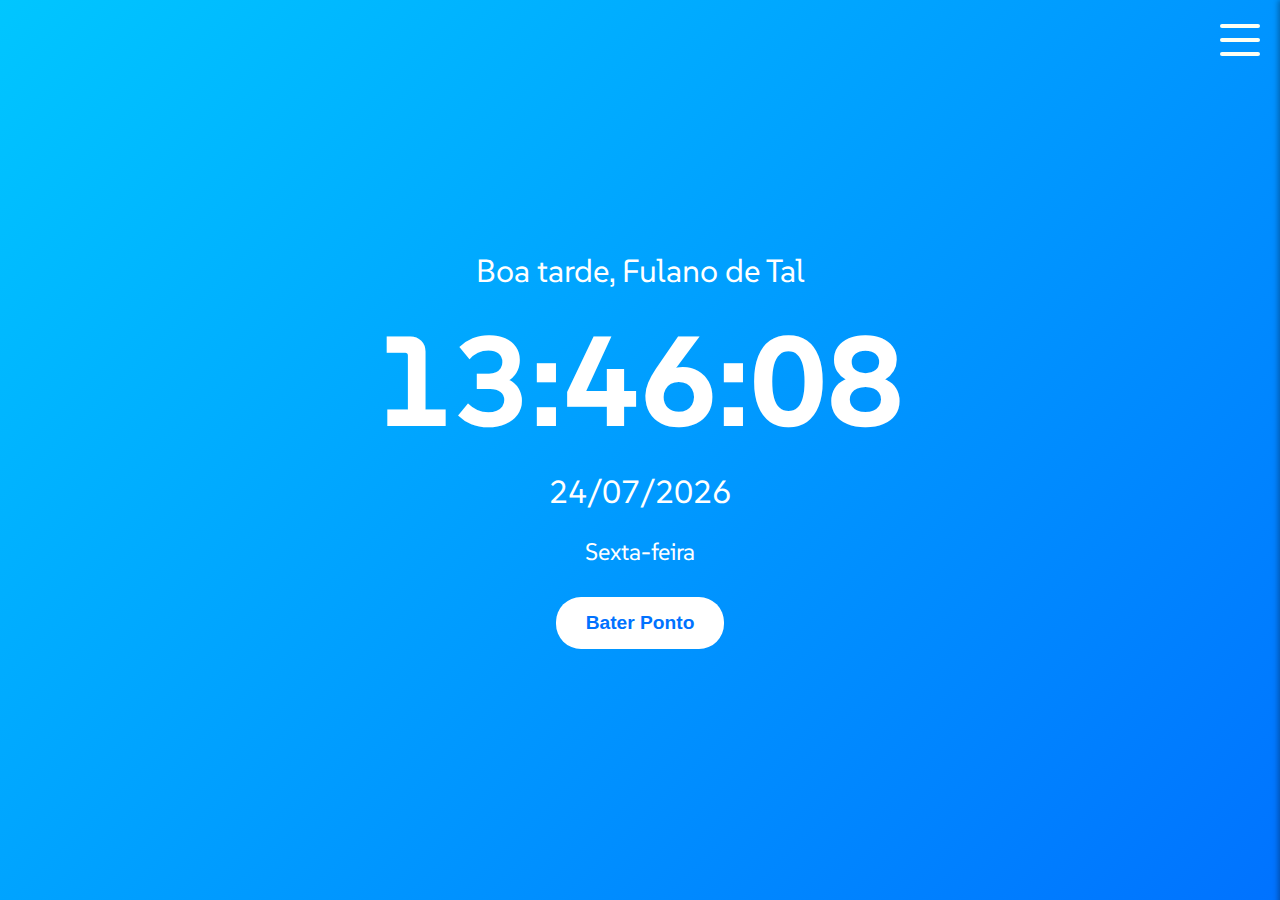
==== index.html @ 418d2643 "scroll do history kkkkkkkkkkkk" ====
<!DOCTYPE html>
<html lang="en">
<head>
    <meta charset="UTF-8">
    <meta name="viewport" content="width=device-width, initial-scale=1.0">
    <title>Controle de Ponto</title>
    <link href="https://fonts.googleapis.com/css2?family=SUSE:wght@100..800&display=swap" rel="stylesheet">
    <link rel="stylesheet" href="style.css">
</head>
<body>
    <div class="container">
        <div class="greeting" id="greeting"></div>
        <div class="clock-wrapper">
            <p id="hora"></p>
            <p id="dia"></p>
            <p id="diasem"></p>
        </div>
        <button id="register-button">Bater Ponto</button>
    </div>

    <dialog id="dialog-ponto">
        <p id="dialog-Data">Data</p>
        <p id="dialog-Hora">Hora</p>
        <button id="dialog-Entrada">Entrada</button>
        <button id="dialog-Saida">Saída</button>
        <button id="dialog-fechar" class="modal-close">X</button>
    </dialog>

    <input id="checkbox" type="checkbox">
    <label class="toggle" for="checkbox">
        <div id="bar1" class="bars"></div>
        <div id="bar2" class="bars"></div>
        <div id="bar3" class="bars"></div>
    </label>

    
    <div class="history">
        
        <div class="history-header">Histórico</div>
        <ul id="history-list">
            
        </ul>
    </div>

    <script src="script.js"></script>
</body>
</html>
---- style.css ----
body {
    font-family: "SUSE", sans-serif;
    margin: 0;
    padding: 0;
    display: flex;
    justify-content: center;
    align-items: center;
    height: 100vh;
    background: linear-gradient(135deg, #00c6ff, #0072ff);
    color: white;
}

.container {
    text-align: center;
}

.greeting {
    font-size: 2em;
    margin-bottom: 10px;
}

.clock-wrapper {
    margin-bottom: 30px;
}

#hora {
    font-size: 8em;
    font-weight: bold;
    margin: 0;
}

#dia {
    font-size: 2em;
    margin: 10px 0;
}

#diasem {
    font-size: 1.5em;
    margin-bottom: 30px;
}

#register-button {
    padding: 15px 30px;
    font-size: 1.2em;
    font-weight: bold;
    background: #fff;
    color: #0072ff;
    border: none;
    border-radius: 25px;
    cursor: pointer;
    transition: transform 0.3s ease;
}

#register-button:hover {
    transform: scale(1.05);
}

.modal-close {
    position: absolute;
    top: 10px;
    right: 10px;
    cursor: pointer;
    background: transparent;
    color: rgb(0, 0, 0);
    font-size: 1.5em;
    border: none;
}

#dialog-ponto {
    padding: 30px;
    background: #fff;
    color: #0072ff;
    border-radius: 15px;
    max-width: 400px;
    width: 100%;
    text-align: center;
}

#dialog-Entrada, #dialog-Saida {
    padding: 10px 20px;
    border: none;
    border-radius: 5px;
    cursor: pointer;
    background-color: #0072ff;
    color: white;
    margin: 10px 0;
}

#dialog-Entrada:hover, #dialog-Saida:hover {
    background-color: #005ecb;
}

@media (max-width: 768px) {
    #hora {
        font-size: 5em;
    }

    #dia {
        font-size: 1.5em;
    }

    #diasem {
        font-size: 1.2em;
    }

    #register-button {
        font-size: 1em;
        padding: 10px 20px;
    }
}


#checkbox {
    display: none;
}

.toggle {
    position: fixed;
    top: 20px; 
    right: 20px; 
    width: 40px;
    height: 40px;
    cursor: pointer;
    display: flex;
    flex-direction: column;
    align-items: center;
    justify-content: center;
    gap: 10px;
    transition-duration: .3s;
    z-index: 1001; 
}

.bars {
    width: 100%;
    height: 4px;
    background-color: rgb(253, 255, 243);
    border-radius: 5px;
    
    transition-duration: .3s;
}

#checkbox:checked + .toggle #bar3 {
    transform: translateY(1px) translate rotate(180deg); 
    margin-left: 0;
    transform-origin: right;
    transition-duration: .3s;
    background-color: rgb(0, 0, 0);
    z-index: 3;
}

#checkbox:checked + .toggle #bar2 {
    transform: translateY(14px) rotate(60deg);
    margin-left: 0;
    transform-origin: right;
    transition-duration: .3s;
    background-color: rgb(0, 0, 0);
    z-index: 2;
}

#checkbox:checked + .toggle #bar1 {
    transform: translateY(28px) rotate(-60deg);
    transition-duration: .3s;
    transform-origin: left;
    background-color: rgb(0, 0, 0);
    z-index: 1;
}

#checkbox:checked + .toggle {
    transform: rotate(-90deg);
    
}


.history {
    position: fixed;
    top: 0;
    right: 0; 
    width: 300px;
    height: 100%;
    background: #fff;
    color: #0072ff;
    border-left: 2px solid #0072ff;
    box-shadow: -2px 0 5px rgba(0, 0, 0, 0.3);
    padding: 20px;
    transform: translateX(100%); 
    transition: transform 0.3s ease;
    z-index: 1000;
    overflow-y: scroll;
}

.history.show {
    transform: translateX(0); 
}

#history-list {
    list-style: none;
    padding: 0;
    margin: 0;
}

#history-list li {
    padding: 10px 0;
    border-bottom: 1px solid #eee;
}


.history-item {
    display: flex;
    align-items: center;
    margin-bottom: 15px;
}

.history-item .status-dot {
    width: 10px;
    height: 10px;
    border-radius: 50%;
    margin-right: 10px;
}

.history-item .entry {
    font-size: 1em;
    font-weight: bold;
}

.history-item .time {
    font-size: 1em;
    margin-right: 10px;
}


.history-header {
    font-size: 1.2em;
    margin-bottom: 10px;
    font-weight: bold;
}
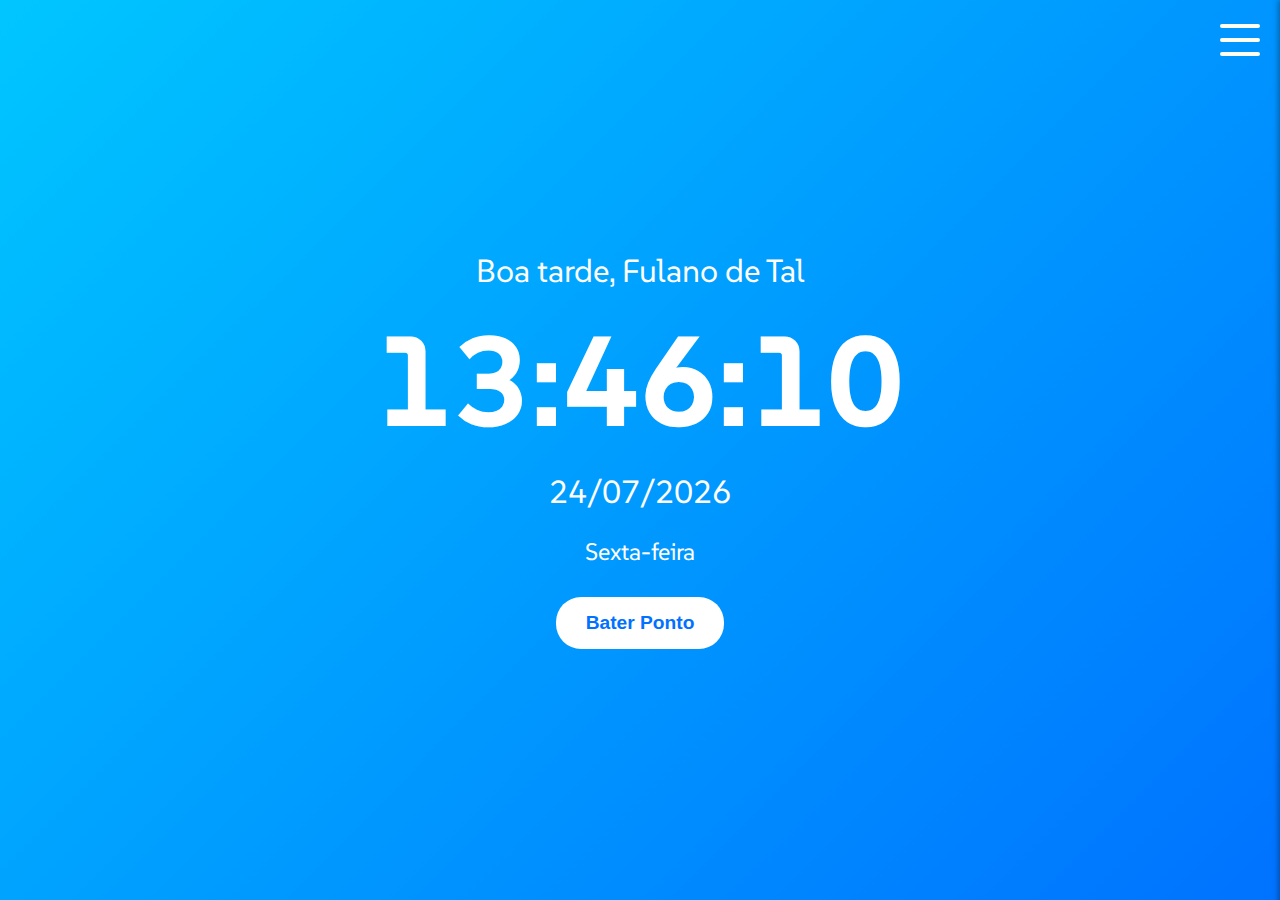
==== commit 831fa904: "modificações" ====
--- a/index.html
+++ b/index.html
@@ -22,6 +22,8 @@
         <p id="dialog-Data">Data</p>
         <p id="dialog-Hora">Hora</p>
         <button id="dialog-Entrada">Entrada</button>
+        <button id="dialog-Intervalo">Intervalo</button>
+        <button id="saida-intervalo">Saida Intervalo</button>
         <button id="dialog-Saida">Saída</button>
         <button id="dialog-fechar" class="modal-close">X</button>
     </dialog>
--- a/style.css
+++ b/style.css
@@ -76,7 +76,7 @@
     text-align: center;
 }
 
-#dialog-Entrada, #dialog-Saida {
+#dialog-Entrada, #dialog-Saida, #dialog-Intervalo, #saida-intervalo {
     padding: 10px 20px;
     border: none;
     border-radius: 5px;
@@ -86,7 +86,7 @@
     margin: 10px 0;
 }
 
-#dialog-Entrada:hover, #dialog-Saida:hover {
+#dialog-Entrada:hover, #dialog-Saida:hover, #dialog-Intervalo:hover, #saida-intervalo:hover  {
     background-color: #005ecb;
 }
 
@@ -144,7 +144,7 @@
     margin-left: 0;
     transform-origin: right;
     transition-duration: .3s;
-    background-color: rgb(0, 0, 0);
+    background-color: rgb(255, 0, 0);
     z-index: 3;
 }
 
@@ -153,7 +153,7 @@
     margin-left: 0;
     transform-origin: right;
     transition-duration: .3s;
-    background-color: rgb(0, 0, 0);
+    background-color: rgb(255, 0, 0);
     z-index: 2;
 }
 
@@ -161,7 +161,7 @@
     transform: translateY(28px) rotate(-60deg);
     transition-duration: .3s;
     transform-origin: left;
-    background-color: rgb(0, 0, 0);
+    background-color: rgb(255, 0, 0);
     z-index: 1;
 }
 
@@ -233,4 +233,14 @@
     margin-bottom: 10px;
     font-weight: bold;
 }
-
+@media (max-width: 576px) {
+  #register-button {
+        font-size: 0.9em;
+        padding: 8px 15px;
+    }
+
+    #dialog-ponto {
+        padding: 20px;
+        max-width: 90%;
+    }
+}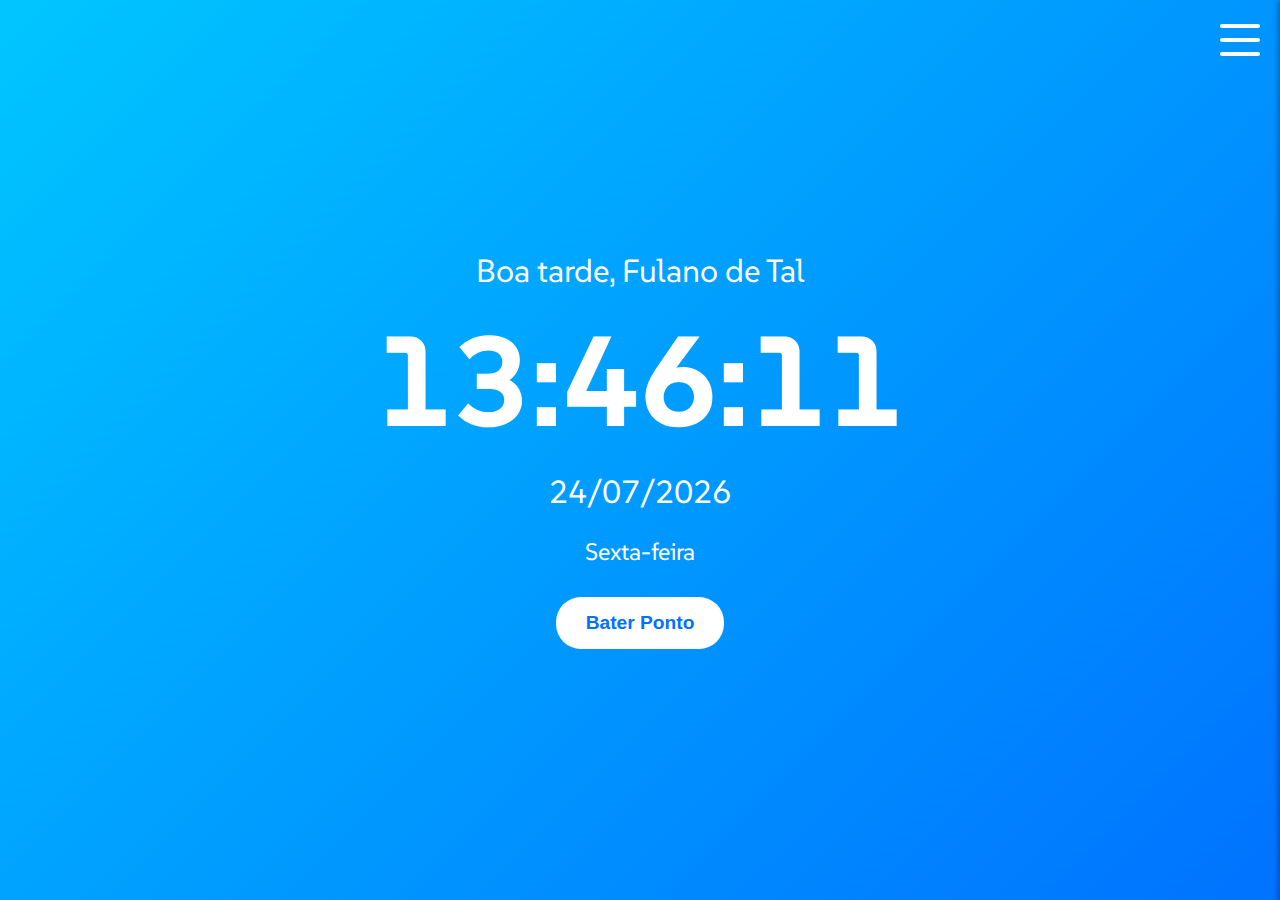
==== commit 796ceb7e: "algumas alterações extras" ====
--- a/index.html
+++ b/index.html
@@ -19,13 +19,18 @@
     </div>
 
     <dialog id="dialog-ponto">
-        <p id="dialog-Data">Data</p>
-        <p id="dialog-Hora">Hora</p>
-        <button id="dialog-Entrada">Entrada</button>
-        <button id="dialog-Intervalo">Intervalo</button>
-        <button id="saida-intervalo">Saida Intervalo</button>
-        <button id="dialog-Saida">Saída</button>
-        <button id="dialog-fechar" class="modal-close">X</button>
+        <div id="dialog-content">
+            <p id="dialog-Data">Data: </p>
+            <p id="dialog-Hora">Hora: </p>
+            <select id="register-type">
+                <option value="ENTRADA">Entrada</option>
+                <option value="INTERVALO">Intervalo</option>
+                <option value="SAÍDA INTERVALO">Saída do Intervalo</option>
+                <option value="SAÍDA">Saída</option>
+            </select>
+            <button id="register-button-select">Registrar</button>
+        </div>
+        <button id="dialog-fechar">Fechar</button>
     </dialog>
 
     <input id="checkbox" type="checkbox">
@@ -42,6 +47,9 @@
         <ul id="history-list">
             
         </ul>
+        <div class="history-header">
+            <button id="clear-history" class="clear-history-button">Limpar Histórico</button>
+        </div>
     </div>
 
     <script src="script.js"></script>
--- a/style.css
+++ b/style.css
@@ -243,4 +243,19 @@
         padding: 20px;
         max-width: 90%;
     }
+}
+
+.clear-history-button {
+    background-color: #dc3545; 
+    color: #fff;
+    border: none;
+    padding: 8px 16px;
+    cursor: pointer;
+    border-radius: 4px;
+    font-size: 14px;
+    margin: 10px 0;
+}
+
+.clear-history-button:hover {
+    background-color: #c82333; 
 }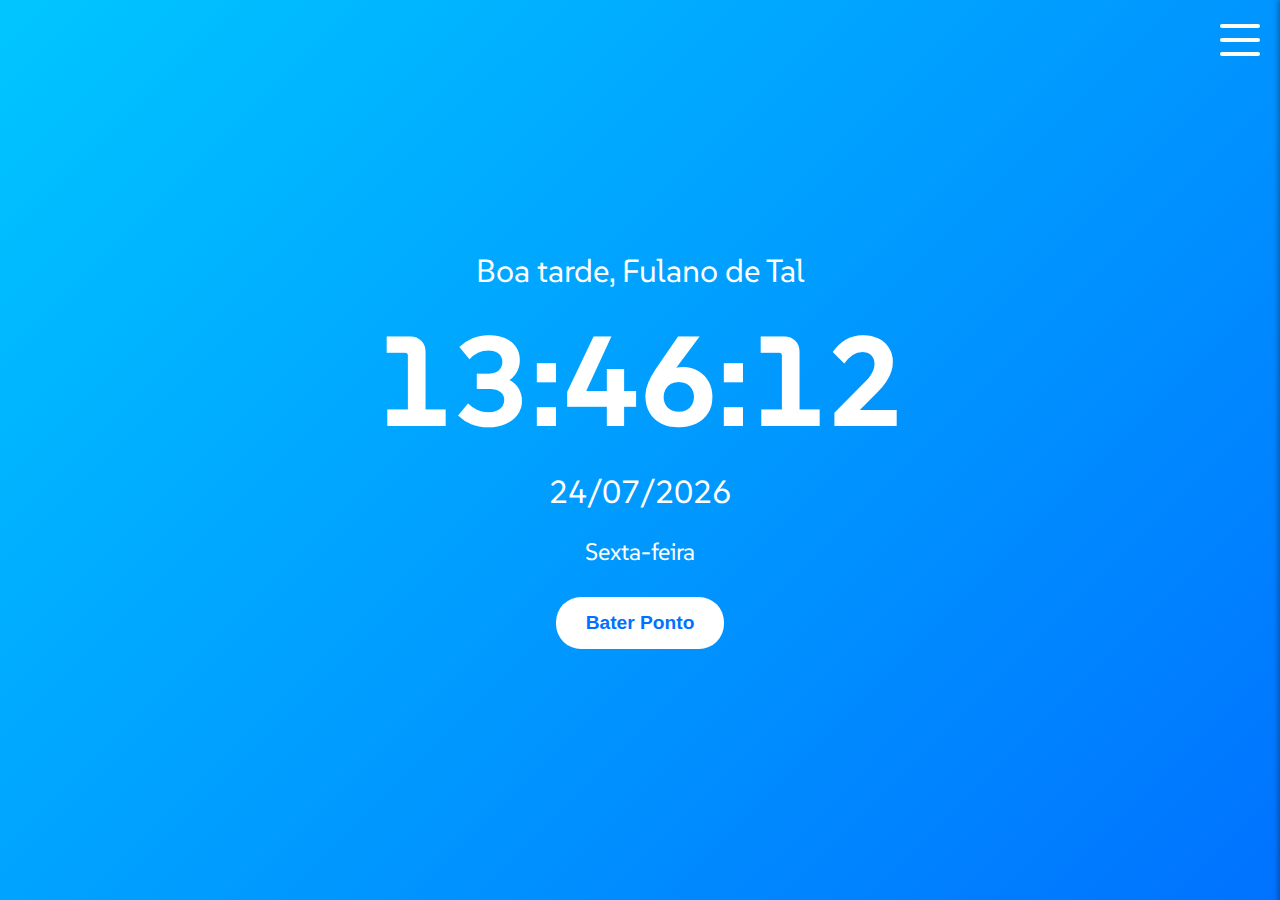
==== commit f0e22bc5: "notificação" ====
--- a/index.html
+++ b/index.html
@@ -19,18 +19,21 @@
     </div>
 
     <dialog id="dialog-ponto">
-        <div id="dialog-content">
-            <p id="dialog-Data">Data: </p>
-            <p id="dialog-Hora">Hora: </p>
+        <button id="dialog-fechar">X</button>
+        <div class="dialog-header">Registrar Ponto</div>
+        <div class="dialog-body">
+            <p id="dialog-Data"></p>
+            <p id="dialog-Hora"></p>
             <select id="register-type">
                 <option value="ENTRADA">Entrada</option>
+                <option value="SAÍDA">Saída</option>
                 <option value="INTERVALO">Intervalo</option>
-                <option value="SAÍDA INTERVALO">Saída do Intervalo</option>
-                <option value="SAÍDA">Saída</option>
+                <option value="SAÍDA INTERVALO">Saída Intervalo</option>
             </select>
-            <button id="register-button-select">Registrar</button>
         </div>
-        <button id="dialog-fechar">Fechar</button>
+        <div class="dialog-buttons">
+            <button id="register-button-select">Confirmar</button>
+        </div>
     </dialog>
 
     <input id="checkbox" type="checkbox">
@@ -52,6 +55,8 @@
         </div>
     </div>
 
+    <div id="notification-container" class="notification-container"></div>
+
     <script src="script.js"></script>
 </body>
 </html>
--- a/style.css
+++ b/style.css
@@ -84,6 +84,18 @@
     background-color: #0072ff;
     color: white;
     margin: 10px 0;
+}
+
+#register-button-select {
+
+    padding: 10px 20px;
+    border: none;
+    border-radius: 5px;
+    cursor: pointer;
+    background-color: #0072ff;
+    color: white;
+    margin: 10px 0;
+
 }
 
 #dialog-Entrada:hover, #dialog-Saida:hover, #dialog-Intervalo:hover, #saida-intervalo:hover  {
@@ -258,4 +270,170 @@
 
 .clear-history-button:hover {
     background-color: #c82333; 
-}+}
+
+
+dialog {
+    width: 90%;
+    max-width: 500px;
+    background-color: #f9f9f9;
+    border: none;
+    border-radius: 15px;
+    box-shadow: 0 10px 25px rgba(0, 0, 0, 0.3);
+    padding: 30px;
+    position: relative;
+    opacity: 0;
+    transform: translateY(-50px);
+    transition: opacity 0.4s ease, transform 0.4s ease;
+}
+
+
+dialog[open] {
+    transform: translateY(0);
+    opacity: 1;
+}
+
+
+.dialog-header {
+    font-size: 1.5rem;
+    font-weight: 600;
+    text-align: center;
+    color: #333;
+    margin-bottom: 20px;
+    border-bottom: 2px solid #ddd;
+    padding-bottom: 10px;
+}
+
+
+.dialog-body {
+    font-size: 1rem;
+    color: #666;
+    margin-bottom: 20px;
+    display: flex;
+    flex-direction: column;
+    gap: 15px;
+    align-items: center;
+    text-align: center;
+}
+
+
+.dialog-body p {
+    font-size: 1.1rem;
+    font-weight: 500;
+    color: #555;
+    margin: 0;
+}
+
+
+.dialog-body select {
+    width: 100%;
+    padding: 10px;
+    border-radius: 8px;
+    border: 1px solid #ccc;
+    background-color: #fff;
+    color: #333;
+    font-size: 1rem;
+    cursor: pointer;
+    transition: border-color 0.3s ease;
+}
+
+.dialog-body select:focus {
+    border-color: #007bff;
+    outline: none;
+}
+
+
+#dialog-fechar {
+    position: absolute;
+    top: 15px;
+    right: 15px;
+    background-color: transparent;
+    border: none;
+    font-size: 1.5rem;
+    color: #666;
+    cursor: pointer;
+    transition: color 0.3s ease;
+}
+
+#dialog-fechar:hover {
+    color: #ff6b6b;
+}
+
+
+.dialog-buttons {
+    display: flex;
+    justify-content: center;
+    gap: 15px;
+}
+
+.dialog-buttons button {
+    background-color: #007bff;
+    color: white;
+    border: none;
+    padding: 12px 30px;
+    font-size: 1rem;
+    border-radius: 8px;
+    cursor: pointer;
+    transition: background-color 0.3s ease, transform 0.2s ease;
+}
+
+.dialog-buttons button:hover {
+    background-color: #0056b3;
+    transform: translateY(-3px);
+}
+
+
+@keyframes dialogShow {
+    0% {
+        transform: translateY(-50px);
+        opacity: 0;
+    }
+    100% {
+        transform: translateY(0);
+        opacity: 1;
+    }
+}
+
+dialog[open] {
+    animation: dialogShow 0.4s ease-out;
+}
+
+
+.notification-container {
+    position: fixed;
+    bottom: 20px; 
+    left: 50%;
+    transform: translateX(-50%);
+    z-index: 9999;
+    max-width: 300px; 
+    width: 100%;
+    display: flex;
+    flex-direction: column;
+    align-items: center;
+}
+
+.notification {
+    background-color: #ffffff; 
+    color: #000000;
+    border-radius: 10px;
+    padding: 15px;
+    margin: 5px 0; 
+    opacity: 0;
+    transition: opacity 0.5s, transform 0.5s; 
+    width: 100%;
+    text-align: center;
+}
+
+
+.notification.show {
+    opacity: 1;
+    visibility: visible;
+    transform: translateY(0);
+}
+
+
+.notification.hide {
+    opacity: 0;
+    visibility: hidden;
+    transform: translateY(-20px);
+}
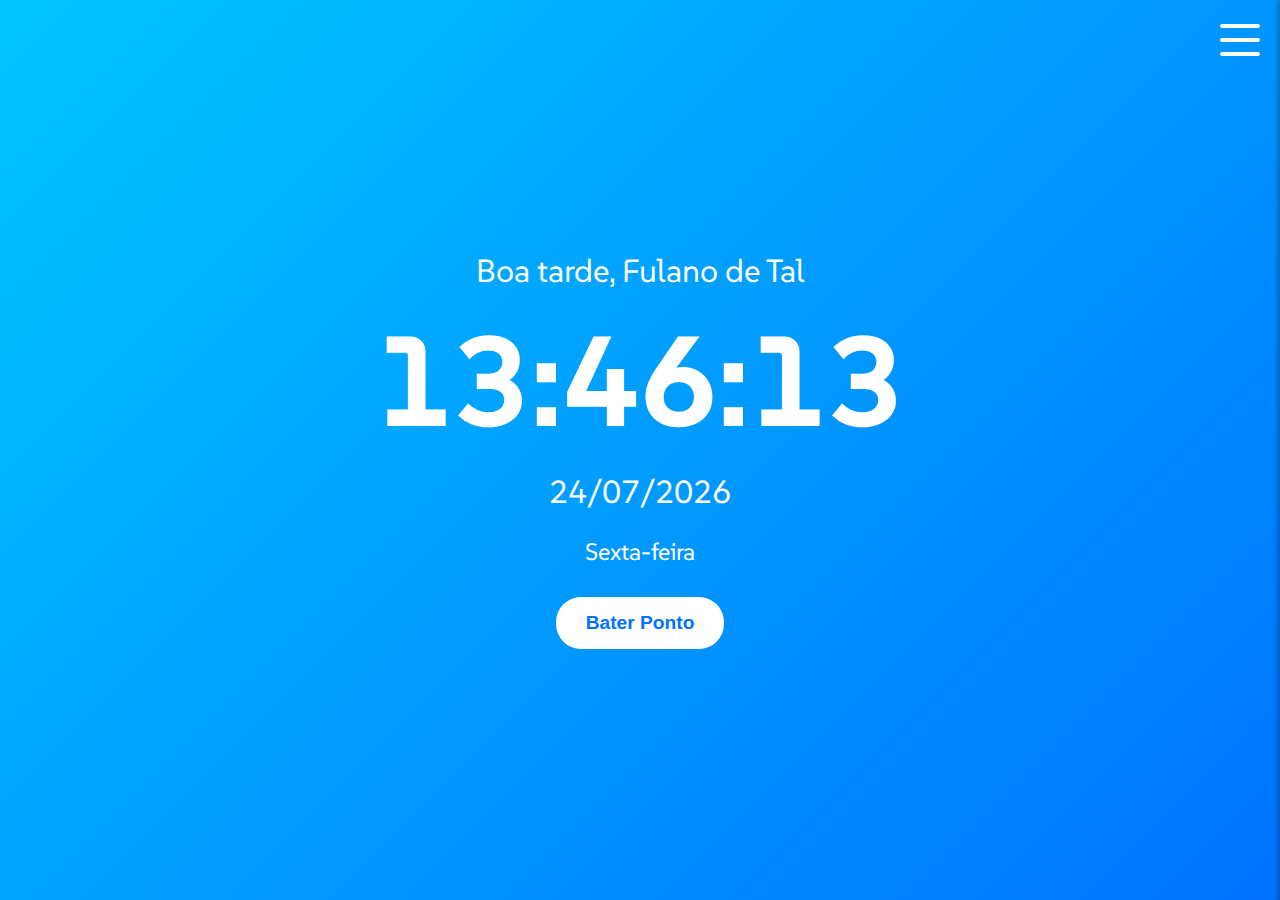
==== commit 4cd6cf21: "geolocalizacao" ====
--- a/index.html
+++ b/index.html
@@ -56,6 +56,7 @@
     </div>
 
     <div id="notification-container" class="notification-container"></div>
+    
 
     <script src="script.js"></script>
 </body>
--- a/style.css
+++ b/style.css
@@ -429,11 +429,13 @@
     opacity: 1;
     visibility: visible;
     transform: translateY(0);
+    transition: opacity 1s, transform 0.5s; 
 }
 
 
 .notification.hide {
     opacity: 0;
     visibility: hidden;
-    transform: translateY(-20px);
-}
+    transform: translateY(-0px);
+    transition: visibility 3s, opacity 1s;
+}
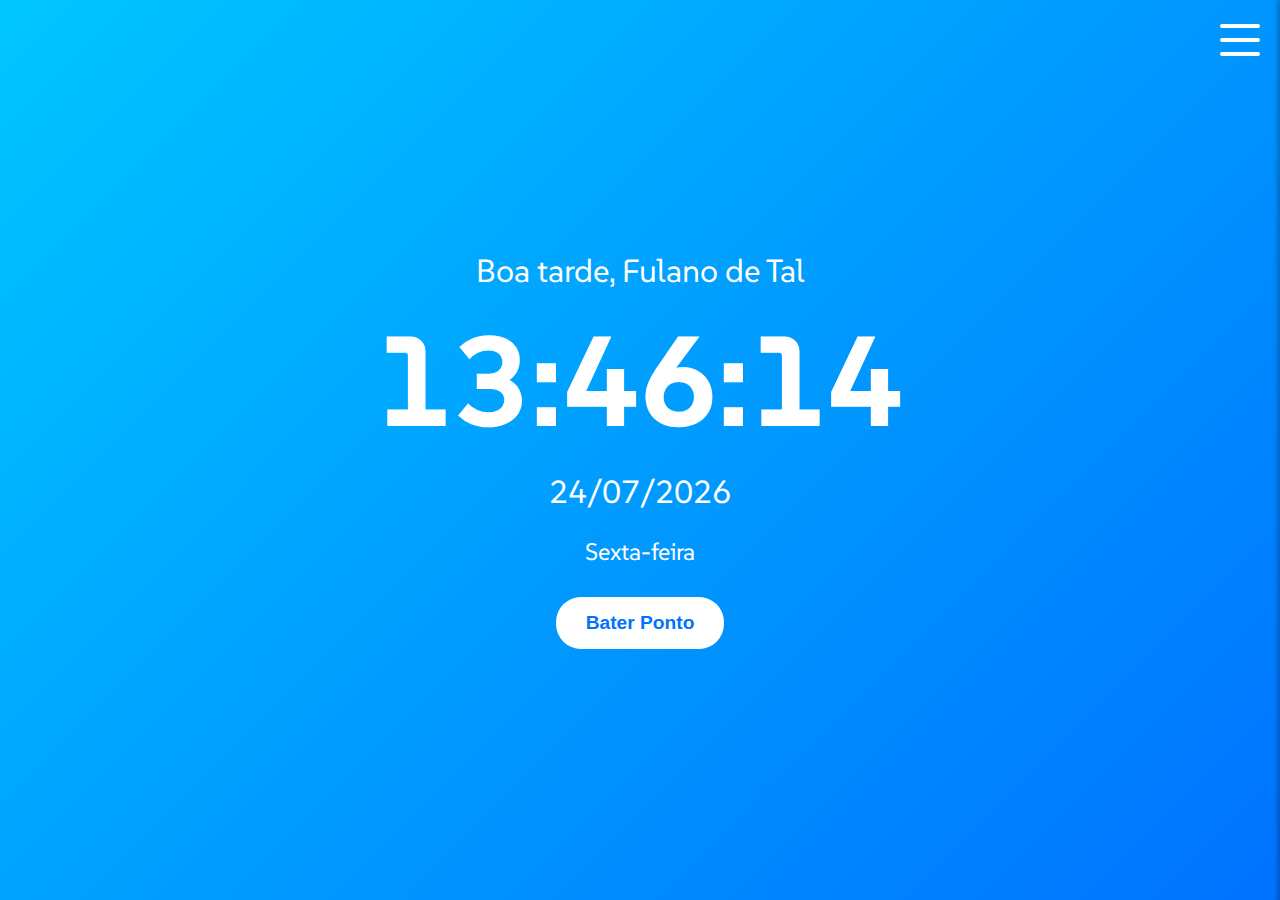
==== commit b7f875fc: "atualizações" ====
--- a/index.html
+++ b/index.html
@@ -26,10 +26,15 @@
             <p id="dialog-Hora"></p>
             <select id="register-type">
                 <option value="ENTRADA">Entrada</option>
-                <option value="SAÍDA">Saída</option>
                 <option value="INTERVALO">Intervalo</option>
                 <option value="SAÍDA INTERVALO">Saída Intervalo</option>
+                <option value="SAÍDA">Saída</option>
             </select>
+            <p class="input-container">
+                <input type="text" placeholder="Justificativa (opcional)" name="justificativa" id="justificativa" class="input-field" >
+                <label class="input-label" for="justificativa">Justificativa (opcional)</label>
+            </p>
+        
         </div>
         <div class="dialog-buttons">
             <button id="register-button-select">Confirmar</button>
@@ -46,11 +51,15 @@
     
     <div class="history">
         
+        
         <div class="history-header">Histórico</div>
         <ul id="history-list">
             
         </ul>
         <div class="history-header">
+        <a href="HistoryPage.html">
+            <button id="view-all-history" class="view-history-button">Ver Histórico Completo</button>
+        </a>
             <button id="clear-history" class="clear-history-button">Limpar Histórico</button>
         </div>
     </div>
--- a/style.css
+++ b/style.css
@@ -7,7 +7,7 @@
     align-items: center;
     height: 100vh;
     background: linear-gradient(135deg, #00c6ff, #0072ff);
-    color: white;
+    color: rgb(255, 255, 255);
 }
 
 .container {
@@ -75,6 +75,8 @@
     width: 100%;
     text-align: center;
 }
+
+
 
 #dialog-Entrada, #dialog-Saida, #dialog-Intervalo, #saida-intervalo {
     padding: 10px 20px;
@@ -272,6 +274,21 @@
     background-color: #c82333; 
 }
 
+.view-history-button {
+    background-color: #358bdc; 
+    color: #fff;
+    border: none;
+    padding: 8px 16px;
+    cursor: pointer;
+    border-radius: 4px;
+    font-size: 14px;
+    margin: 10px 0;
+}
+
+.view-history-button:hover {
+    background-color: #2365c8; 
+}
+
 
 dialog {
     width: 90%;
@@ -439,3 +456,48 @@
     transform: translateY(-0px);
     transition: visibility 3s, opacity 1s;
 }
+
+
+
+
+.input-container {
+    --c-text: rgb(50, 50, 80);
+    --c-bg: rgb(252, 252, 252);
+    --c-outline: rgb(55, 45, 190);
+    display: grid;
+    gap: 1ch;
+    position: relative;
+    width: 100%; 
+    font-family: 'Segoe UI', Tahoma, Geneva, Verdana, sans-serif;
+    color: black;
+}
+
+.input-field {
+    padding: 0.5em 0.75em;
+    border-radius: 0.2em;
+    border: 1px solid var(--c-border, currentColor);
+    color: var(--c-text);
+    font-size: 1rem;
+    letter-spacing: 0.1ch;
+    width: 100%; 
+    box-sizing: border-box; 
+}
+
+.input-label {
+    --timing: 200ms ease-in;
+    position: absolute;
+    left: 0;
+    top: 80%;
+    transition: transform var(--timing),
+        opacity var(--timing);
+    transform: translateY(-50%);
+    opacity: 0;
+    color: var(--c-text);
+    font-weight: 500;
+}
+
+
+  
+
+
+
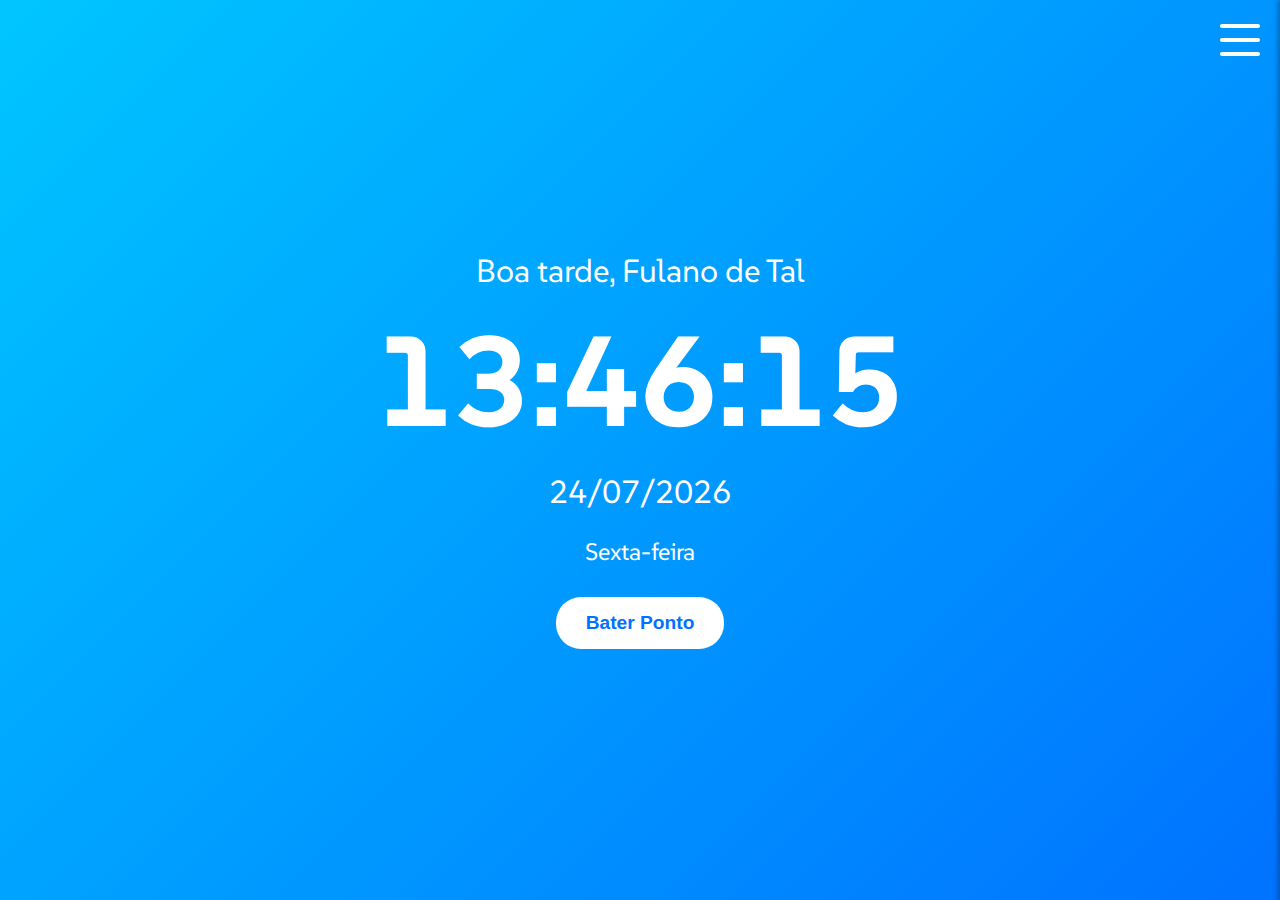
==== commit 22a5ae5a: "tirei por enquanto a pagina de historico" ====
--- a/index.html
+++ b/index.html
@@ -17,7 +17,7 @@
         </div>
         <button id="register-button">Bater Ponto</button>
     </div>
-
+    
     <dialog id="dialog-ponto">
         <button id="dialog-fechar">X</button>
         <div class="dialog-header">Registrar Ponto</div>
@@ -57,9 +57,7 @@
             
         </ul>
         <div class="history-header">
-        <a href="HistoryPage.html">
-            <button id="view-all-history" class="view-history-button">Ver Histórico Completo</button>
-        </a>
+        
             <button id="clear-history" class="clear-history-button">Limpar Histórico</button>
         </div>
     </div>
--- a/style.css
+++ b/style.css
@@ -18,6 +18,7 @@
     font-size: 2em;
     margin-bottom: 10px;
 }
+
 
 .clock-wrapper {
     margin-bottom: 30px;
@@ -274,21 +275,6 @@
     background-color: #c82333; 
 }
 
-.view-history-button {
-    background-color: #358bdc; 
-    color: #fff;
-    border: none;
-    padding: 8px 16px;
-    cursor: pointer;
-    border-radius: 4px;
-    font-size: 14px;
-    margin: 10px 0;
-}
-
-.view-history-button:hover {
-    background-color: #2365c8; 
-}
-
 
 dialog {
     width: 90%;
@@ -495,9 +481,3 @@
     color: var(--c-text);
     font-weight: 500;
 }
-
-
-  
-
-
-
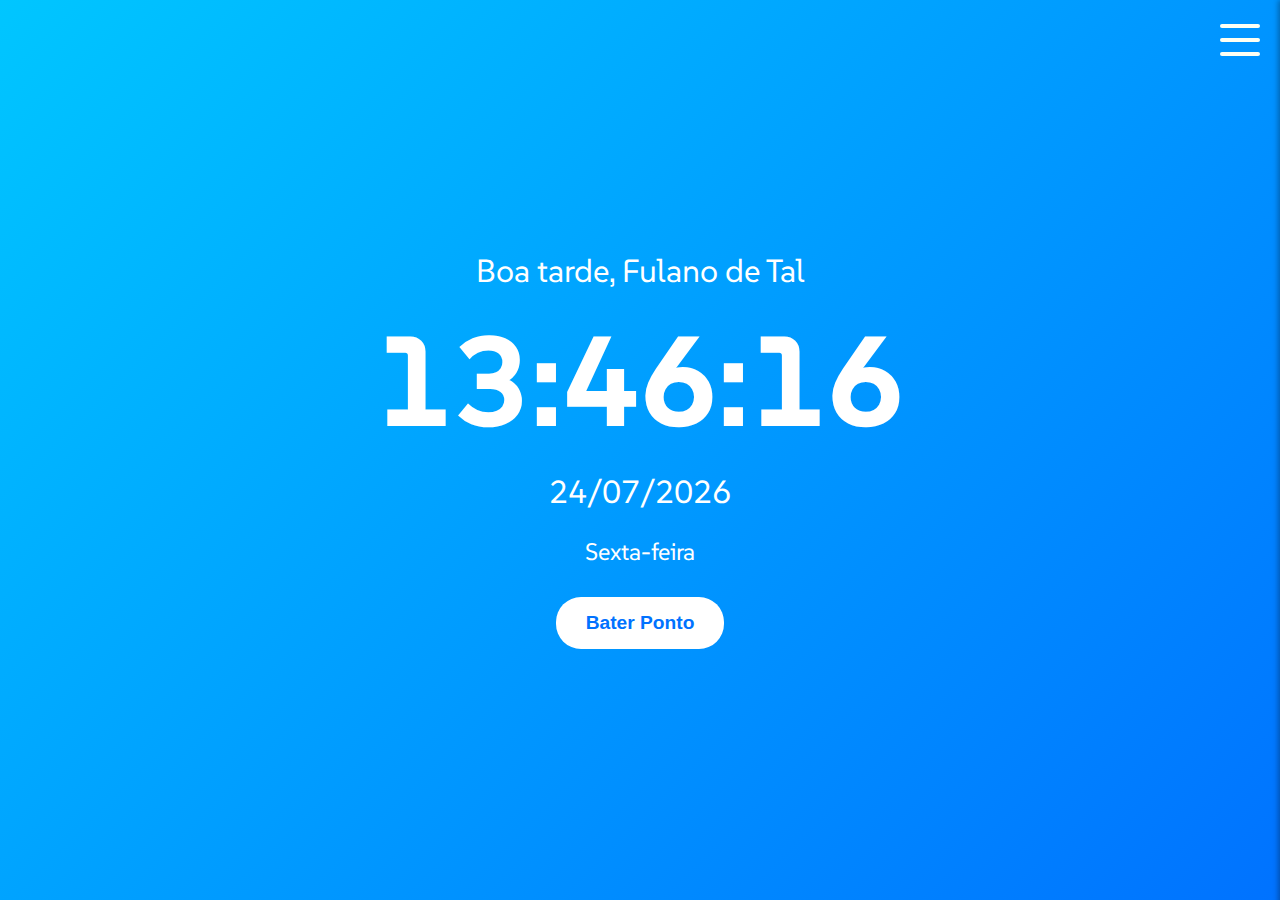
==== commit 6dee7811: "select na justificativa" ====
--- a/index.html
+++ b/index.html
@@ -31,10 +31,33 @@
                 <option value="SAÍDA">Saída</option>
             </select>
             <p class="input-container">
-                <input type="text" placeholder="Justificativa (opcional)" name="justificativa" id="justificativa" class="input-field" >
                 <label class="input-label" for="justificativa">Justificativa (opcional)</label>
+                <select id="justificativa" class="input-field">
+                    <option value="">Sem Justificativa</option>
+                    <option value="Reunião">Reunião</option>
+                    <option value="Consulta médica">Consulta médica</option>
+                    <option value="Falta de transporte">Falta de transporte</option>
+                    <option value="Problema pessoal">Problema pessoal</option>
+                    <option value="Outro">Outro</option>
+                </select>
             </p>
-        
+            <div id="upload-container" style="display: none;">
+                <label class="custum-file-upload" for="file">
+                    <div class="icon">
+                        <svg xmlns="http://www.w3.org/2000/svg" fill="" viewBox="0 0 24 24">
+                            <path fill="" d="M10 1C9.73478 1 9.48043 1.10536 9.29289 1.29289L3.29289 7.29289C3.10536 7.48043 3 7.73478 3 8V20C3 21.6569 4.34315 23 6 23H7C7.55228 23 8 22.5523 8 22C8 21.4477 7.55228 21 7 21H6C5.44772 21 5 20.5523 5 20V9H10C10.5523 9 11 8.55228 11 8V3H18C18.5523 3 19 3.44772 19 4V9C19 9.55228 19.4477 10 20 10C20.5523 10 21 9.55228 21 9V4C21 2.34315 19.6569 1 18 1H10ZM9 7H6.41421L9 4.41421V7ZM14 15.5C14 14.1193 15.1193 13 16.5 13C17.8807 13 19 14.1193 19 15.5V16V17H20C21.1046 17 22 17.8954 22 19C22 20.1046 21.1046 21 20 21H13C11.8954 21 11 20.1046 11 19C11 17.8954 11.8954 17 13 17H14V16V15.5ZM16.5 11C14.142 11 12.2076 12.8136 12.0156 15.122C10.2825 15.5606 9 17.1305 9 19C9 21.2091 10.7909 23 13 23H20C22.2091 23 24 21.2091 24 19C24 17.1305 22.7175 15.5606 20.9844 15.122C20.7924 12.8136 18.858 11 16.5 11Z" clip-rule="evenodd" fill-rule="evenodd"></path>
+                        </svg>
+                    </div>
+                    <div class="text">
+                        <span>Click to upload image</span>
+                    </div>
+                    <input type="file" id="file">
+                    <div id="upload-container" style="display:none;">
+                        <input type="file" id="file-upload" accept="image/*">
+                        <img id="image-preview" src="" alt="Imagem Preview" style="display:none; max-width: 200px; max-height: 200px; margin-top: 10px;">
+                    </div>
+                </label>
+            </div>
         </div>
         <div class="dialog-buttons">
             <button id="register-button-select">Confirmar</button>
--- a/style.css
+++ b/style.css
@@ -481,3 +481,48 @@
     color: var(--c-text);
     font-weight: 500;
 }
+
+
+.custum-file-upload {
+    height: 200px;
+    width: 300px;
+    display: flex;
+    flex-direction: column;
+    align-items: space-between;
+    gap: 20px;
+    cursor: pointer;
+    align-items: center;
+    justify-content: center;
+    border: 2px dashed #cacaca;
+    background-color: rgba(255, 255, 255, 1);
+    padding: 1.5rem;
+    border-radius: 10px;
+    box-shadow: 0px 48px 35px -48px rgba(0,0,0,0.1);
+  }
+  
+  .custum-file-upload .icon {
+    display: flex;
+    align-items: center;
+    justify-content: center;
+  }
+  
+  .custum-file-upload .icon svg {
+    height: 80px;
+    fill: rgba(75, 85, 99, 1);
+  }
+  
+  .custum-file-upload .text {
+    display: flex;
+    align-items: center;
+    justify-content: center;
+  }
+  
+  .custum-file-upload .text span {
+    font-weight: 400;
+    color: rgba(75, 85, 99, 1);
+  }
+  
+  .custum-file-upload input {
+    display: none;
+  }
+  